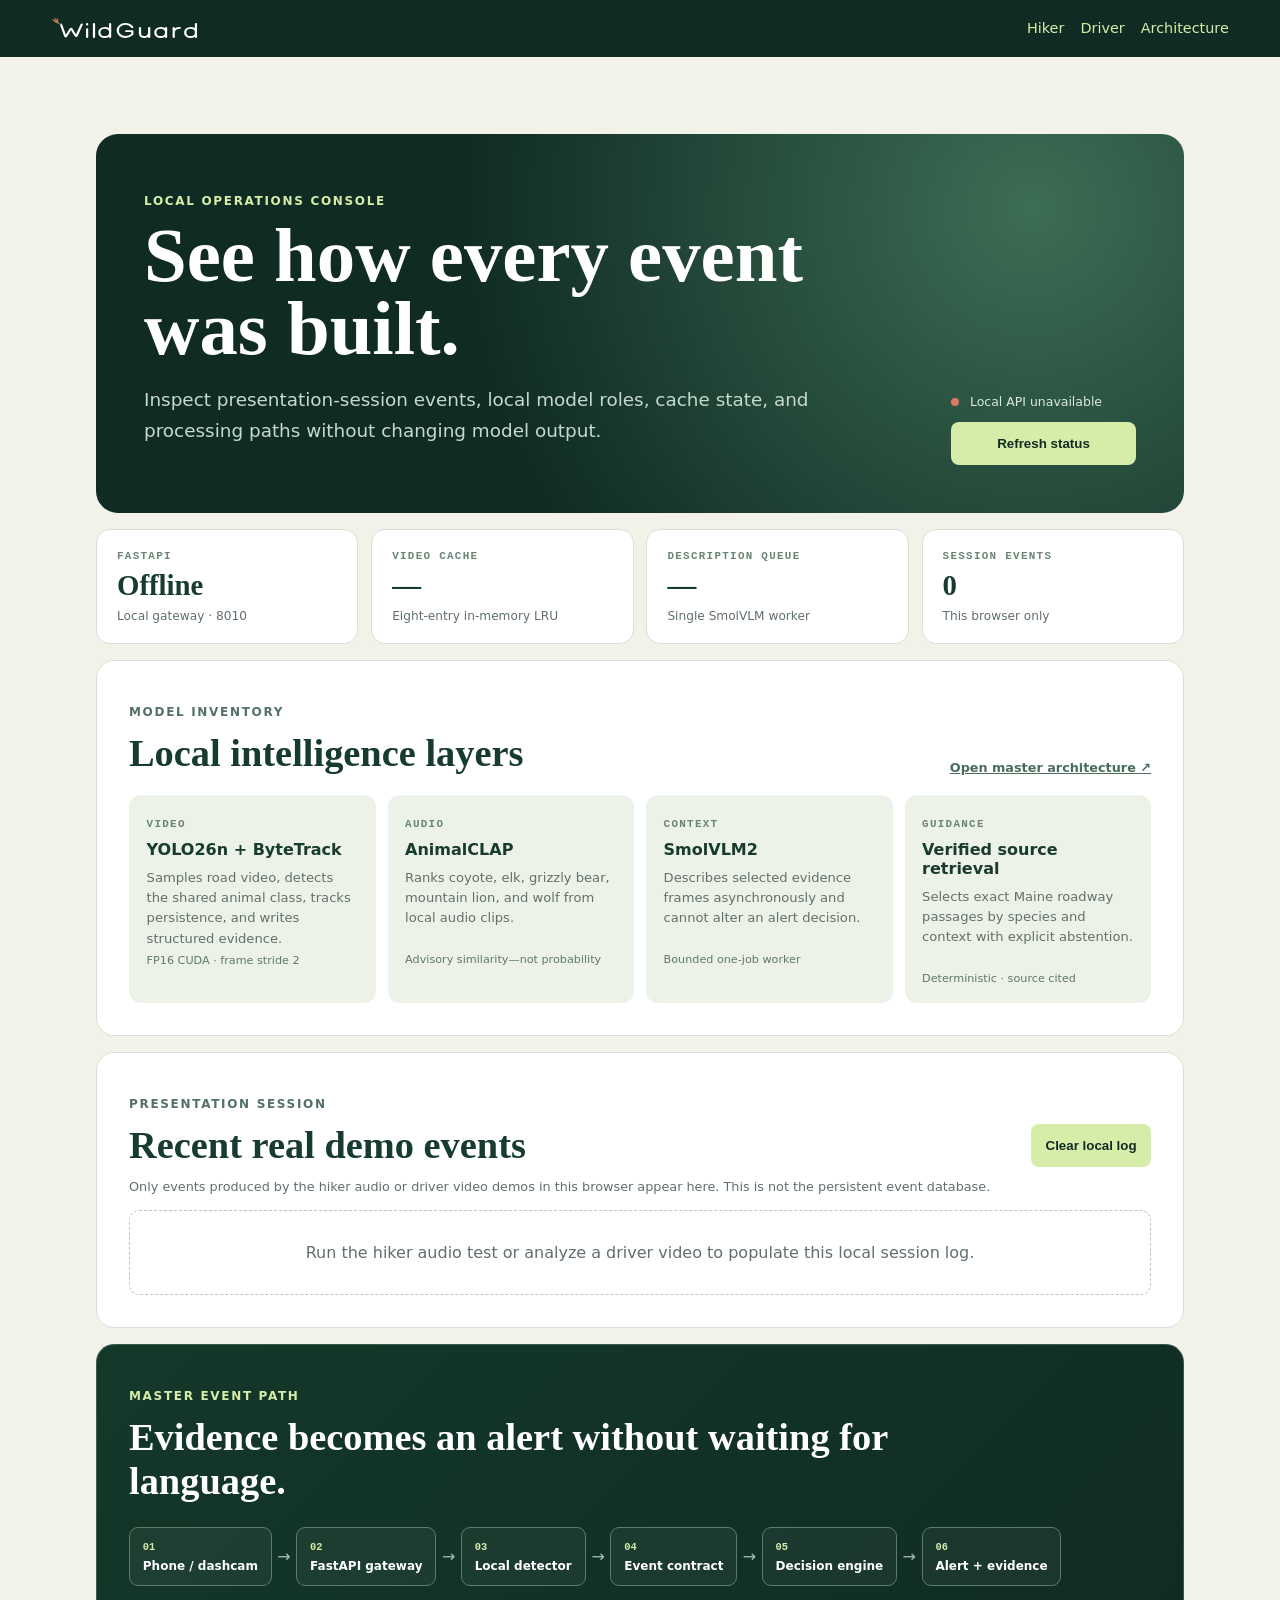
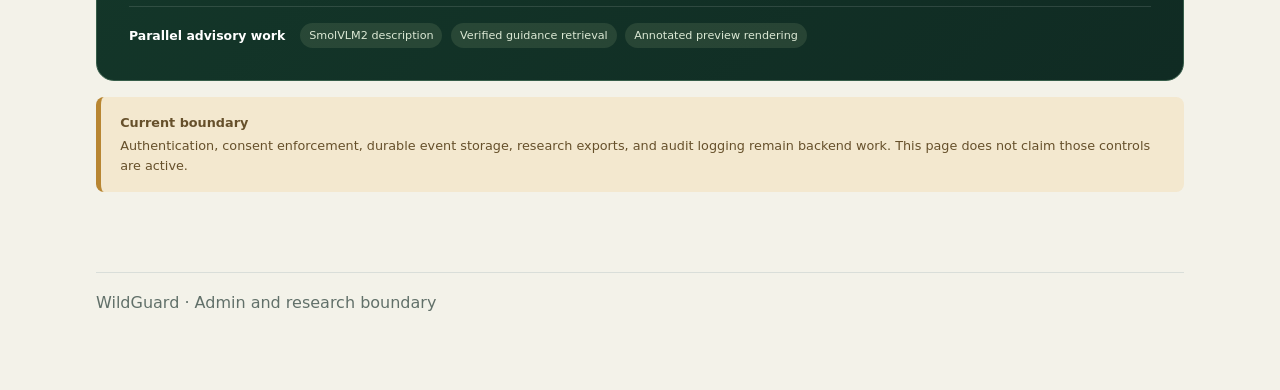
==== apps/admin-dashboard/index.html @ d6773d0a "Add guidance contracts and unit tests for wildlife safety guidance - Introduced `guidance.py` with d" ====
<!doctype html>
<html lang="en">
<head>
  <meta charset="utf-8">
  <meta name="viewport" content="width=device-width, initial-scale=1">
  <title>WildGuard Admin</title>
  <link rel="icon" href="../shared/assets/wildguard-mark.svg" type="image/svg+xml">
  <link rel="stylesheet" href="../shared/client.css">
  <link rel="stylesheet" href="./admin.css">
  <script src="./app.js" defer></script>
</head>
<body><div class="shell">
  <header class="client-header">
    <a href="../web/" aria-label="WildGuard landing"><img src="../shared/assets/wildguard-wordmark.svg" alt="WildGuard"></a>
    <nav aria-label="Client navigation"><a href="../web/#demonstration">Hiker</a><a href="../driver-client/">Driver</a><a href="../architecture/">Architecture</a></nav>
  </header>
  <main class="client-main admin-main">
    <section class="admin-hero">
      <div><p class="eyebrow">Local operations console</p><h1>See how every event was built.</h1><p class="lede">Inspect presentation-session events, local model roles, cache state, and processing paths without changing model output.</p></div>
      <div class="admin-hero-actions"><span class="runtime-status" id="runtime-status"><i></i> Checking local API</span><button id="refresh-admin" type="button">Refresh status</button></div>
    </section>

    <section class="admin-stats" aria-label="Runtime status">
      <article><small>FASTAPI</small><strong id="api-status">Checking</strong><span>Local gateway · 8010</span></article>
      <article><small>VIDEO CACHE</small><strong id="video-cache">—</strong><span>Eight-entry in-memory LRU</span></article>
      <article><small>DESCRIPTION QUEUE</small><strong id="description-queue">—</strong><span>Single SmolVLM worker</span></article>
      <article><small>SESSION EVENTS</small><strong id="session-count">0</strong><span>This browser only</span></article>
    </section>

    <section class="admin-section" aria-labelledby="models-title">
      <div class="admin-section-heading"><div><p class="eyebrow">Model inventory</p><h2 id="models-title">Local intelligence layers</h2></div><a href="../architecture/">Open master architecture ↗</a></div>
      <div class="model-grid">
        <article><span class="model-modality">VIDEO</span><h3>YOLO26n + ByteTrack</h3><p>Samples road video, detects the shared animal class, tracks persistence, and writes structured evidence.</p><small>FP16 CUDA · frame stride 2</small></article>
        <article><span class="model-modality">AUDIO</span><h3>AnimalCLAP</h3><p>Ranks coyote, elk, grizzly bear, mountain lion, and wolf from local audio clips.</p><small>Advisory similarity—not probability</small></article>
        <article><span class="model-modality">CONTEXT</span><h3>SmolVLM2</h3><p>Describes selected evidence frames asynchronously and cannot alter an alert decision.</p><small>Bounded one-job worker</small></article>
        <article><span class="model-modality">GUIDANCE</span><h3>Verified source retrieval</h3><p>Selects exact Maine roadway passages by species and context with explicit abstention.</p><small>Deterministic · source cited</small></article>
      </div>
    </section>

    <section class="admin-section" aria-labelledby="events-title">
      <div class="admin-section-heading"><div><p class="eyebrow">Presentation session</p><h2 id="events-title">Recent real demo events</h2></div><button id="clear-events" type="button">Clear local log</button></div>
      <p class="admin-disclosure">Only events produced by the hiker audio or driver video demos in this browser appear here. This is not the persistent event database.</p>
      <div id="admin-events" class="admin-events" aria-live="polite"></div>
    </section>

    <section class="admin-section architecture-summary" aria-labelledby="pipeline-title">
      <p class="eyebrow">Master event path</p><h2 id="pipeline-title">Evidence becomes an alert without waiting for language.</h2>
      <div class="master-flow"><span><small>01</small>Phone / dashcam</span><i>→</i><span><small>02</small>FastAPI gateway</span><i>→</i><span><small>03</small>Local detector</span><i>→</i><span><small>04</small>Event contract</span><i>→</i><span><small>05</small>Decision engine</span><i>→</i><span><small>06</small>Alert + evidence</span></div>
      <div class="parallel-note"><strong>Parallel advisory work</strong><span>SmolVLM2 description</span><span>Verified guidance retrieval</span><span>Annotated preview rendering</span></div>
    </section>

    <aside class="admin-boundary"><strong>Current boundary</strong> Authentication, consent enforcement, durable event storage, research exports, and audit logging remain backend work. This page does not claim those controls are active.</aside>
    <footer class="client-footer">WildGuard · Admin and research boundary</footer>
  </main>
</div></body>
</html>
---- apps/shared/client.css ----
:root {
  color-scheme: light;
  --pine: #102b23;
  --forest: #173b2d;
  --leaf: #d5eda9;
  --cream: #f3f2e9;
  --ink: #16231f;
  --muted: #617069;
  font-family: Inter, ui-sans-serif, system-ui, sans-serif;
}

* { box-sizing: border-box; }
body { margin: 0; background: var(--cream); color: var(--ink); }
a { color: inherit; }
.shell { min-height: 100vh; }
.client-header {
  align-items: center;
  background: var(--pine);
  color: white;
  display: flex;
  justify-content: space-between;
  padding: 1rem clamp(1rem, 4vw, 3.5rem);
}
.client-header img { display: block; width: 150px; }
.client-header nav { display: flex; gap: 1rem; }
.client-header a { text-decoration: none; }
.client-header nav a { color: var(--leaf); font-size: .9rem; }
.client-main { margin: 0 auto; max-width: 1120px; padding: clamp(2rem, 6vw, 5rem) 1rem; }
.eyebrow { color: #527263; font-size: .75rem; font-weight: 800; letter-spacing: .14em; text-transform: uppercase; }
h1 { color: var(--pine); font-family: Georgia, serif; font-size: clamp(2.5rem, 7vw, 5rem); line-height: .95; margin: .5rem 0 1rem; max-width: 850px; }
.lede { color: var(--muted); font-size: 1.15rem; line-height: 1.7; max-width: 720px; }
.driver-hero { background: radial-gradient(circle at 78% 35%, #315d49, var(--pine) 62%); border: 1px solid #486a5b; border-radius: 24px; color: white; display: grid; gap: clamp(1rem, 4vw, 3rem); grid-template-columns: minmax(280px, .85fr) minmax(420px, 1.25fr); overflow: hidden; padding: clamp(1.5rem, 4vw, 3rem); position: relative; }
.driver-hero::before { background-image: url("./assets/wood-growth-rings.svg"); background-position: center; background-size: 760px auto; content: ""; inset: 0; opacity: .08; pointer-events: none; position: absolute; }
.driver-hero-copy { align-self: center; position: relative; z-index: 1; }
.driver-hero .eyebrow { color: var(--leaf); }
.driver-hero h1 { color: white; font-size: clamp(2.8rem, 5.6vw, 4.8rem); }
.driver-hero .lede { color: #c9d8d0; font-size: 1rem; }
.driver-flow { align-self: center; margin: 0; min-width: 0; position: relative; z-index: 1; }
.driver-flow svg { display: block; filter: drop-shadow(0 20px 28px #06140e80); overflow: visible; width: 100%; }
.flow-road-edge { fill: none; stroke: #779384; stroke-width: 3; }
.flow-lane { animation: lane-motion 2.2s linear infinite; fill: none; stroke: #dbe8c2; stroke-dasharray: 27 22; stroke-width: 4; }
.flow-scan path { animation: scan-road 6s ease-in-out infinite; fill: none; opacity: 0; stroke: #d5eda9; stroke-dasharray: 8 11; stroke-linecap: round; stroke-width: 2; }
.flow-scan path:nth-child(2) { animation-delay: .12s; }
.flow-scan path:nth-child(3) { animation-delay: .24s; }
.flow-car { animation: car-drift 6s ease-in-out infinite; fill: #dbe8c4; stroke: #102b23; stroke-width: 3; transform-origin: 155px 260px; }
.flow-car rect { fill: #759383; }
.flow-car circle:not(.flow-headlight) { fill: #0a1c16; }
.flow-headlight { animation: headlight-pulse 1.4s ease-in-out infinite; fill: #fff4b5; stroke: none; }
.flow-animal { animation: animal-shift 6s ease-in-out infinite; fill: #bbca9c; stroke: #bbca9c; stroke-linecap: round; stroke-linejoin: round; stroke-width: 7; }
.flow-antlers { fill: none; stroke-width: 4; }
.flow-detection-box { animation: detection-cycle 6s ease-in-out infinite; fill: none; opacity: 0; stroke: #e7bf70; stroke-width: 3; }
.flow-detection-box rect { stroke-dasharray: 7 6; }
.flow-detection-box text { fill: #f5d99e; font: 700 12px ui-monospace, monospace; letter-spacing: .06em; stroke: none; }
.flow-warning { animation: warning-cycle 6s ease-in-out infinite; opacity: 0; }
.flow-warning circle { fill: #d8a64c; stroke: #ffe6a4; stroke-width: 2; }
.flow-warning path { fill: none; stroke: #19332a; stroke-linecap: round; stroke-width: 7; }
.flow-warning text { fill: #ffe9ae; font: 800 12px ui-monospace, monospace; letter-spacing: .12em; }
.driver-flow figcaption { display: grid; gap: 6px; grid-template-columns: repeat(3, 1fr); margin-top: .5rem; }
.driver-flow figcaption span { animation: flow-step 6s ease-in-out infinite; border-top: 2px solid #668576; color: #93ab9f; font: 700 10px ui-monospace, monospace; letter-spacing: .08em; padding-top: .65rem; text-transform: uppercase; }
.driver-flow figcaption span:nth-child(2) { animation-delay: .22s; }
.driver-flow figcaption span:nth-child(3) { animation-delay: .44s; }
@keyframes lane-motion { to { stroke-dashoffset: -49; } }
@keyframes scan-road { 0%, 10%, 100% { opacity: 0; stroke-dashoffset: 70; } 20%, 48% { opacity: .8; } 58% { opacity: 0; stroke-dashoffset: 0; } }
@keyframes car-drift { 0%, 100% { transform: translateX(-8px); } 50% { transform: translateX(10px); } }
@keyframes headlight-pulse { 50% { filter: drop-shadow(0 0 11px #fff4b5); transform: scale(1.45); } }
@keyframes animal-shift { 0%, 100% { transform: translateY(1px); } 50% { transform: translateY(-4px); } }
@keyframes detection-cycle { 0%, 30%, 100% { opacity: 0; } 40%, 82% { opacity: 1; } }
@keyframes warning-cycle { 0%, 53%, 100% { opacity: 0; transform: scale(.7); transform-origin: 665px 85px; } 63%, 88% { opacity: 1; transform: scale(1); transform-origin: 665px 85px; } }
@keyframes flow-step { 0%, 100% { border-color: #668576; color: #93ab9f; } 25%, 58% { border-color: var(--leaf); color: #e5efcf; } }
.status { background: var(--leaf); border-radius: 999px; display: inline-block; font-size: .8rem; font-weight: 750; margin-top: 1rem; padding: .45rem .75rem; }
.client-grid { display: grid; gap: 1rem; grid-template-columns: repeat(3, minmax(0, 1fr)); margin-top: 3rem; }
.client-card { background: white; border: 1px solid #d9ded9; border-radius: 18px; min-height: 210px; padding: 1.4rem; }
.client-card h2 { color: var(--forest); font-size: 1.1rem; margin: 0 0 .75rem; }
.client-card p { color: var(--muted); line-height: 1.6; }
.client-card code { background: #edf0eb; border-radius: 5px; font-size: .75rem; padding: .15rem .3rem; }
.analysis-panel { align-items: end; background: white; border: 1px solid #d9ded9; border-radius: 18px; display: grid; gap: 1.5rem; grid-template-columns: 1fr minmax(280px, .8fr); margin-top: 2rem; padding: clamp(1.25rem, 4vw, 2rem); }
.analysis-panel h2 { color: var(--forest); font-family: Georgia, serif; font-size: 1.8rem; margin: .4rem 0 .75rem; }
.analysis-panel p { color: var(--muted); line-height: 1.6; }
.upload-form { display: grid; gap: .6rem; }
.upload-form label { font-size: .8rem; font-weight: 750; }
.upload-form input { border: 1px solid #b8c2bb; border-radius: 8px; font: inherit; padding: .65rem; width: 100%; }
.upload-form button, .guidance-form button { background: var(--forest); border: 0; border-radius: 8px; color: white; cursor: pointer; font: inherit; font-weight: 750; padding: .75rem; }
.upload-form button:disabled, .guidance-form button:disabled { cursor: wait; opacity: .6; }
.analysis-status { background: #edf0eb; border-radius: 10px; grid-column: 1 / -1; padding: .8rem 1rem; }
.video-comparison { display: grid; gap: 1rem; grid-template-columns: repeat(2, minmax(0, 1fr)); margin-top: 1rem; }
.video-comparison article { background: var(--pine); border-radius: 16px; color: white; overflow: hidden; padding: 1rem; }
.video-comparison h2 { font-size: .9rem; margin: 0 0 .75rem; }
.video-comparison video { aspect-ratio: 16 / 9; background: black; display: block; object-fit: contain; width: 100%; }
.decision-panel { border-left: 5px solid var(--forest); background: white; border-radius: 10px; margin-top: 1rem; padding: 1rem 1.25rem; }
.decision-panel h2 { font-size: 1rem; margin: 0 0 .4rem; }
.decision-panel p { color: var(--muted); margin: .25rem 0; }
.guidance-panel { background: white; border: 1px solid #d9ded9; border-radius: 18px; display: grid; gap: 1.5rem; grid-template-columns: minmax(0, .8fr) minmax(260px, 1fr); margin-top: 1rem; padding: clamp(1.25rem, 4vw, 2rem); }
.guidance-panel h2 { color: var(--forest); font-family: Georgia, serif; font-size: 1.8rem; margin: .4rem 0 .75rem; }
.guidance-panel p { color: var(--muted); line-height: 1.6; }
.guidance-form { display: grid; gap: .55rem; }
.guidance-form label { font-size: .8rem; font-weight: 750; margin-top: .25rem; }
.guidance-form input, .guidance-form select { background: #fafbf8; border: 1px solid #b8c2bb; border-radius: 8px; color: var(--ink); font: inherit; padding: .7rem; width: 100%; }
.guidance-form button { background: var(--forest); border: 0; border-radius: 8px; color: white; cursor: pointer; font: inherit; font-weight: 750; margin-top: .5rem; padding: .75rem; }
.guidance-form button:disabled { cursor: wait; opacity: .6; }
.guidance-result { background: #edf0eb; border-radius: 12px; grid-column: 1 / -1; line-height: 1.55; padding: 1rem; }
.guidance-result ul { margin-bottom: .75rem; padding-left: 1.25rem; }
.guidance-result a { color: var(--forest); }
.client-footer { border-top: 1px solid #d9ded9; color: var(--muted); margin-top: 4rem; padding-top: 1.25rem; }
@media (max-width: 900px) {
  .driver-hero { grid-template-columns: 1fr; }
  .driver-flow { margin-inline: auto; max-width: 680px; width: 100%; }
}
@media (max-width: 720px) {
  .client-header { align-items: flex-start; flex-direction: column; gap: 1rem; }
  .client-grid { grid-template-columns: 1fr; }
  .analysis-panel, .guidance-panel, .video-comparison { grid-template-columns: 1fr; }
  .driver-hero { grid-template-columns: 1fr; padding: 1.35rem; }
  .driver-flow figcaption span { font-size: 8px; }
}
@media (prefers-reduced-motion: reduce) {
  .driver-flow * { animation: none !important; }
  .flow-detection-box, .flow-warning { opacity: 1; }
}
---- apps/admin-dashboard/admin.css ----
.admin-main{display:grid;gap:1rem}
.admin-hero{display:flex;align-items:flex-end;justify-content:space-between;gap:2rem;padding:clamp(1.5rem,4vw,3rem);border-radius:22px;color:white;background:radial-gradient(circle at 86% 20%,#3c6d55,var(--pine) 58%)}
.admin-hero h1{color:white;font-size:clamp(2.7rem,6vw,5rem)}.admin-hero .eyebrow{color:var(--leaf)}.admin-hero .lede{color:#c7d8cf}
.admin-hero-actions{display:grid;gap:.8rem;min-width:185px}.admin-hero-actions button,.admin-section-heading button{min-height:43px;padding:.65rem .9rem;border:0;border-radius:8px;background:var(--leaf);color:var(--pine);font-weight:800}
.runtime-status{font-size:.78rem;color:#dce8df}.runtime-status i{display:inline-block;width:8px;height:8px;margin-right:7px;border-radius:50%;background:#e0b95d}.runtime-status.online i{background:#aee47d;box-shadow:0 0 0 5px #aee47d1f}.runtime-status.offline i{background:#dc7866}
.admin-stats{display:grid;grid-template-columns:repeat(4,minmax(0,1fr));gap:.8rem}.admin-stats article{display:grid;gap:.45rem;padding:1.25rem;border:1px solid #d9ded9;border-radius:14px;background:white}.admin-stats small,.model-modality{font:800 .68rem ui-monospace,monospace;letter-spacing:.12em;color:#6a8475}.admin-stats strong{font:600 1.8rem Georgia,serif;color:var(--forest)}.admin-stats span{font-size:.76rem;color:var(--muted)}
.admin-section{padding:clamp(1.3rem,3vw,2rem);border:1px solid #d9ded9;border-radius:18px;background:white}.admin-section-heading{display:flex;align-items:flex-end;justify-content:space-between;gap:1rem;margin-bottom:1.2rem}.admin-section-heading h2,.architecture-summary h2{margin:.35rem 0 0;color:var(--forest);font:600 clamp(1.65rem,3vw,2.4rem) Georgia,serif}.admin-section-heading a{font-size:.8rem;font-weight:800;color:#496d5b}
.model-grid{display:grid;grid-template-columns:repeat(4,minmax(0,1fr));gap:.75rem}.model-grid article{padding:1.1rem;border-radius:12px;background:#edf2e9}.model-grid h3{margin:.55rem 0;font-size:1rem;color:var(--forest)}.model-grid p{min-height:80px;margin:0;color:var(--muted);font-size:.82rem;line-height:1.55}.model-grid small{color:#5f7869;font-size:.7rem}
.admin-disclosure{margin:-.45rem 0 1rem;color:var(--muted);font-size:.8rem}.admin-events{display:grid;gap:.75rem}.admin-event{display:grid;grid-template-columns:minmax(0,1fr) auto;gap:.8rem;padding:1rem;border:1px solid #dfe5de;border-radius:12px}.admin-event h3{margin:0 0 .3rem;font-size:1rem}.admin-event p{margin:.2rem 0;color:var(--muted);font-size:.78rem}.event-badge{align-self:start;padding:.35rem .55rem;border-radius:99px;background:#dcebc7;color:#294735;font-size:.68rem;font-weight:800}.admin-event-flow{grid-column:1/-1;display:flex;align-items:center;gap:.35rem;overflow-x:auto;padding-top:.7rem;border-top:1px solid #e5e9e3}.admin-event-flow span{min-width:96px;padding:.55rem;border-radius:7px;background:#edf2e9;color:#315442;font-size:.7rem;font-weight:750;text-align:center}.admin-event-flow i{color:#789080;font-style:normal}.admin-empty{padding:2rem;border:1px dashed #b9c7bb;border-radius:10px;color:var(--muted);text-align:center}
.architecture-summary{color:white;background:linear-gradient(135deg,#14382a,#102b23);border-color:#365d49}.architecture-summary .eyebrow{color:var(--leaf)}.architecture-summary h2{color:white;max-width:760px}.master-flow{display:flex;align-items:stretch;gap:.35rem;margin-top:1.5rem;overflow-x:auto}.master-flow span{display:grid;min-width:125px;padding:.8rem;border:1px solid #5d7b6b;border-radius:9px;background:#ffffff0b;font-size:.75rem;font-weight:750}.master-flow small{margin-bottom:.35rem;color:var(--leaf);font:800 .65rem ui-monospace,monospace}.master-flow i{align-self:center;color:#a6bdad;font-style:normal}.parallel-note{display:flex;align-items:center;gap:.55rem;flex-wrap:wrap;margin-top:1.2rem;padding-top:1rem;border-top:1px solid #ffffff1f}.parallel-note strong{margin-right:.4rem;font-size:.78rem}.parallel-note span{padding:.4rem .55rem;border-radius:99px;background:#d5eda91c;color:#dce9d5;font-size:.7rem}
.admin-boundary{padding:1rem 1.2rem;border-left:5px solid #b88632;border-radius:8px;background:#f3e8cf;color:#66502b;font-size:.8rem;line-height:1.55}.admin-boundary strong{display:block;margin-bottom:.2rem}
@media(max-width:900px){.admin-stats,.model-grid{grid-template-columns:repeat(2,minmax(0,1fr))}.admin-hero{align-items:flex-start;flex-direction:column}.admin-hero-actions{width:100%}}
@media(max-width:560px){.admin-stats,.model-grid{grid-template-columns:1fr}.admin-section-heading{align-items:flex-start;flex-direction:column}.model-grid p{min-height:0}.admin-event{grid-template-columns:1fr}.event-badge{justify-self:start}}
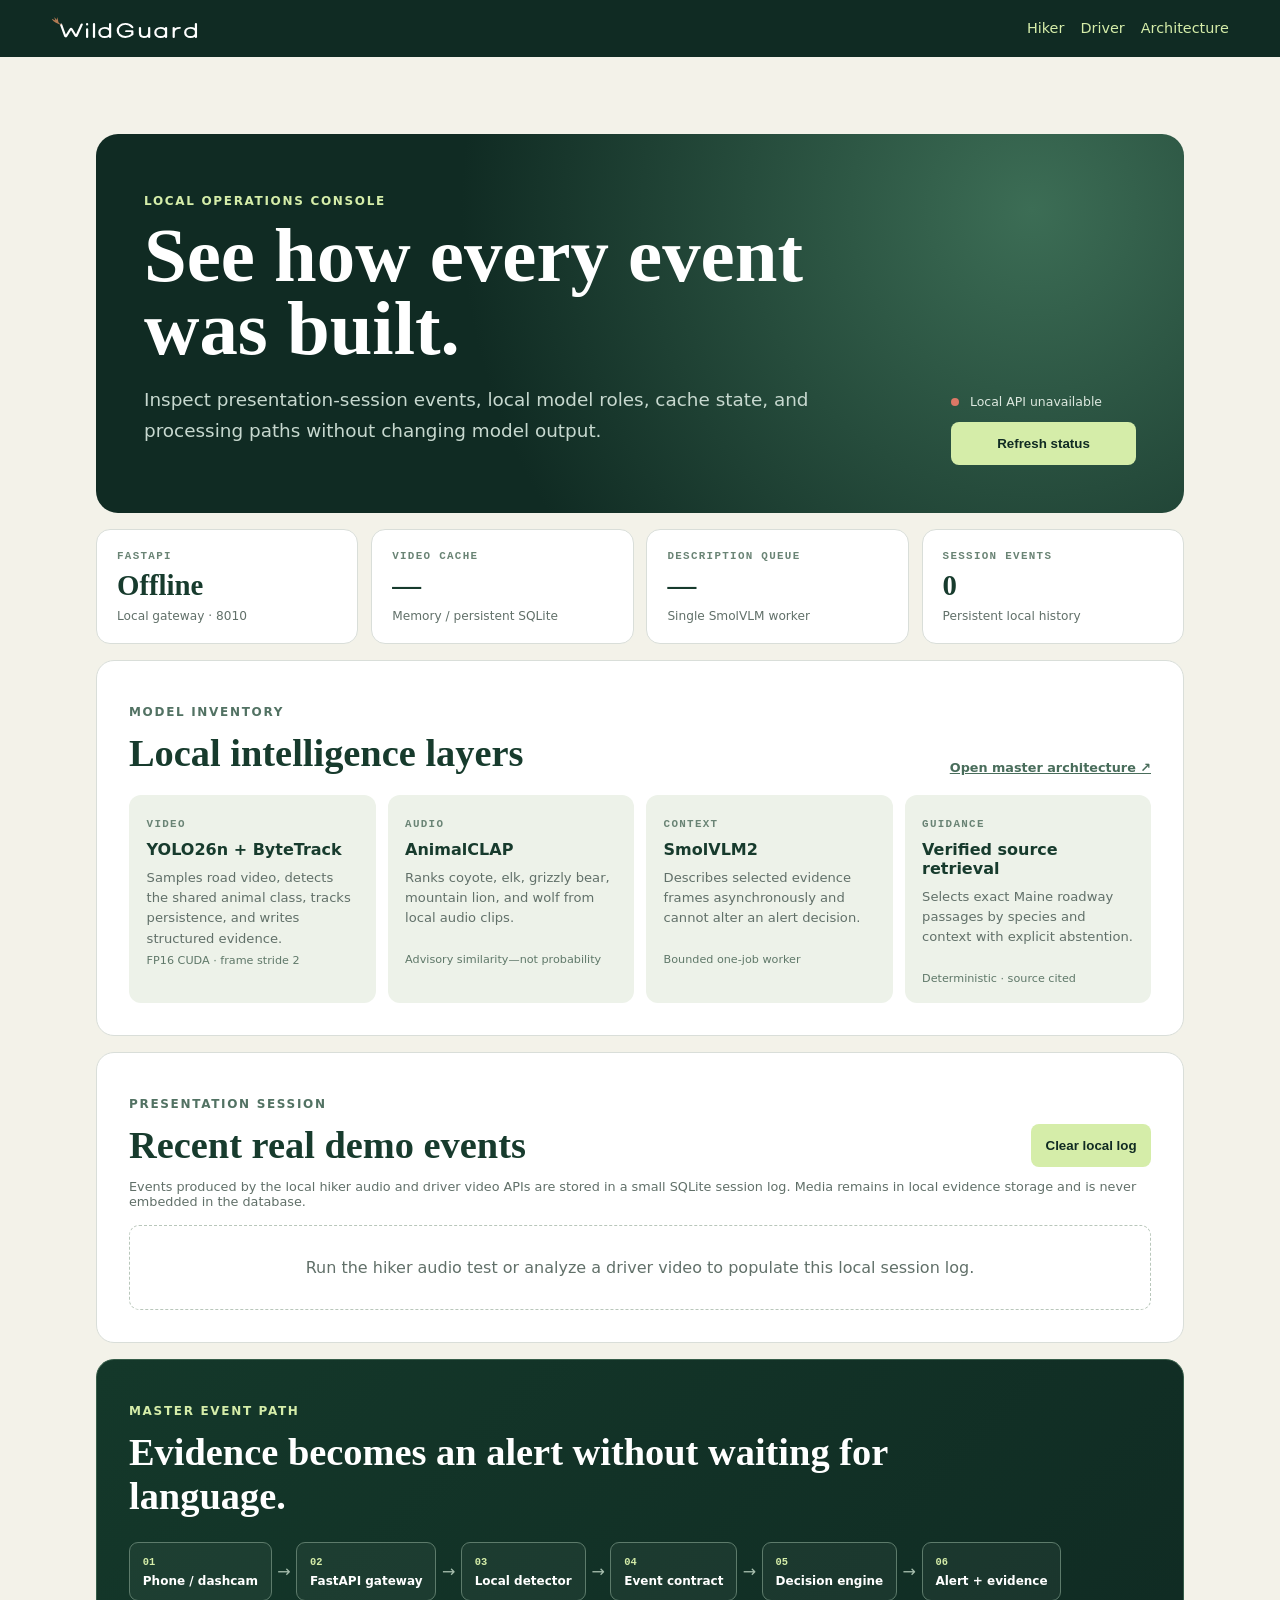
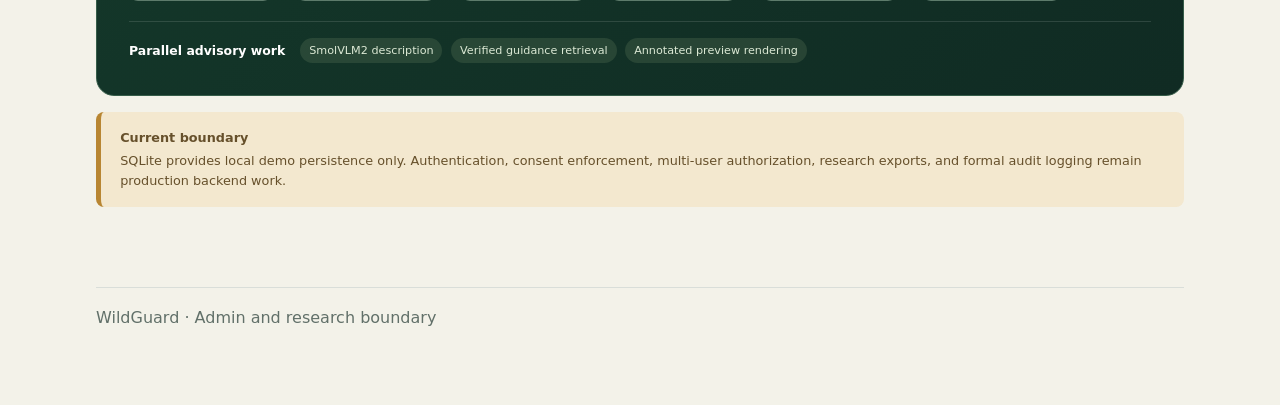
==== commit ac8282f1: "feat: Implement session event logging and caching for video analysis - Added a new SQLite-backed ses" ====
--- a/apps/admin-dashboard/index.html
+++ b/apps/admin-dashboard/index.html
@@ -22,9 +22,9 @@
 
     <section class="admin-stats" aria-label="Runtime status">
       <article><small>FASTAPI</small><strong id="api-status">Checking</strong><span>Local gateway · 8010</span></article>
-      <article><small>VIDEO CACHE</small><strong id="video-cache">—</strong><span>Eight-entry in-memory LRU</span></article>
+      <article><small>VIDEO CACHE</small><strong id="video-cache">—</strong><span>Memory / persistent SQLite</span></article>
       <article><small>DESCRIPTION QUEUE</small><strong id="description-queue">—</strong><span>Single SmolVLM worker</span></article>
-      <article><small>SESSION EVENTS</small><strong id="session-count">0</strong><span>This browser only</span></article>
+      <article><small>SESSION EVENTS</small><strong id="session-count">0</strong><span>Persistent local history</span></article>
     </section>
 
     <section class="admin-section" aria-labelledby="models-title">
@@ -39,7 +39,7 @@
 
     <section class="admin-section" aria-labelledby="events-title">
       <div class="admin-section-heading"><div><p class="eyebrow">Presentation session</p><h2 id="events-title">Recent real demo events</h2></div><button id="clear-events" type="button">Clear local log</button></div>
-      <p class="admin-disclosure">Only events produced by the hiker audio or driver video demos in this browser appear here. This is not the persistent event database.</p>
+      <p class="admin-disclosure">Events produced by the local hiker audio and driver video APIs are stored in a small SQLite session log. Media remains in local evidence storage and is never embedded in the database.</p>
       <div id="admin-events" class="admin-events" aria-live="polite"></div>
     </section>
 
@@ -49,7 +49,7 @@
       <div class="parallel-note"><strong>Parallel advisory work</strong><span>SmolVLM2 description</span><span>Verified guidance retrieval</span><span>Annotated preview rendering</span></div>
     </section>
 
-    <aside class="admin-boundary"><strong>Current boundary</strong> Authentication, consent enforcement, durable event storage, research exports, and audit logging remain backend work. This page does not claim those controls are active.</aside>
+    <aside class="admin-boundary"><strong>Current boundary</strong> SQLite provides local demo persistence only. Authentication, consent enforcement, multi-user authorization, research exports, and formal audit logging remain production backend work.</aside>
     <footer class="client-footer">WildGuard · Admin and research boundary</footer>
   </main>
 </div></body>
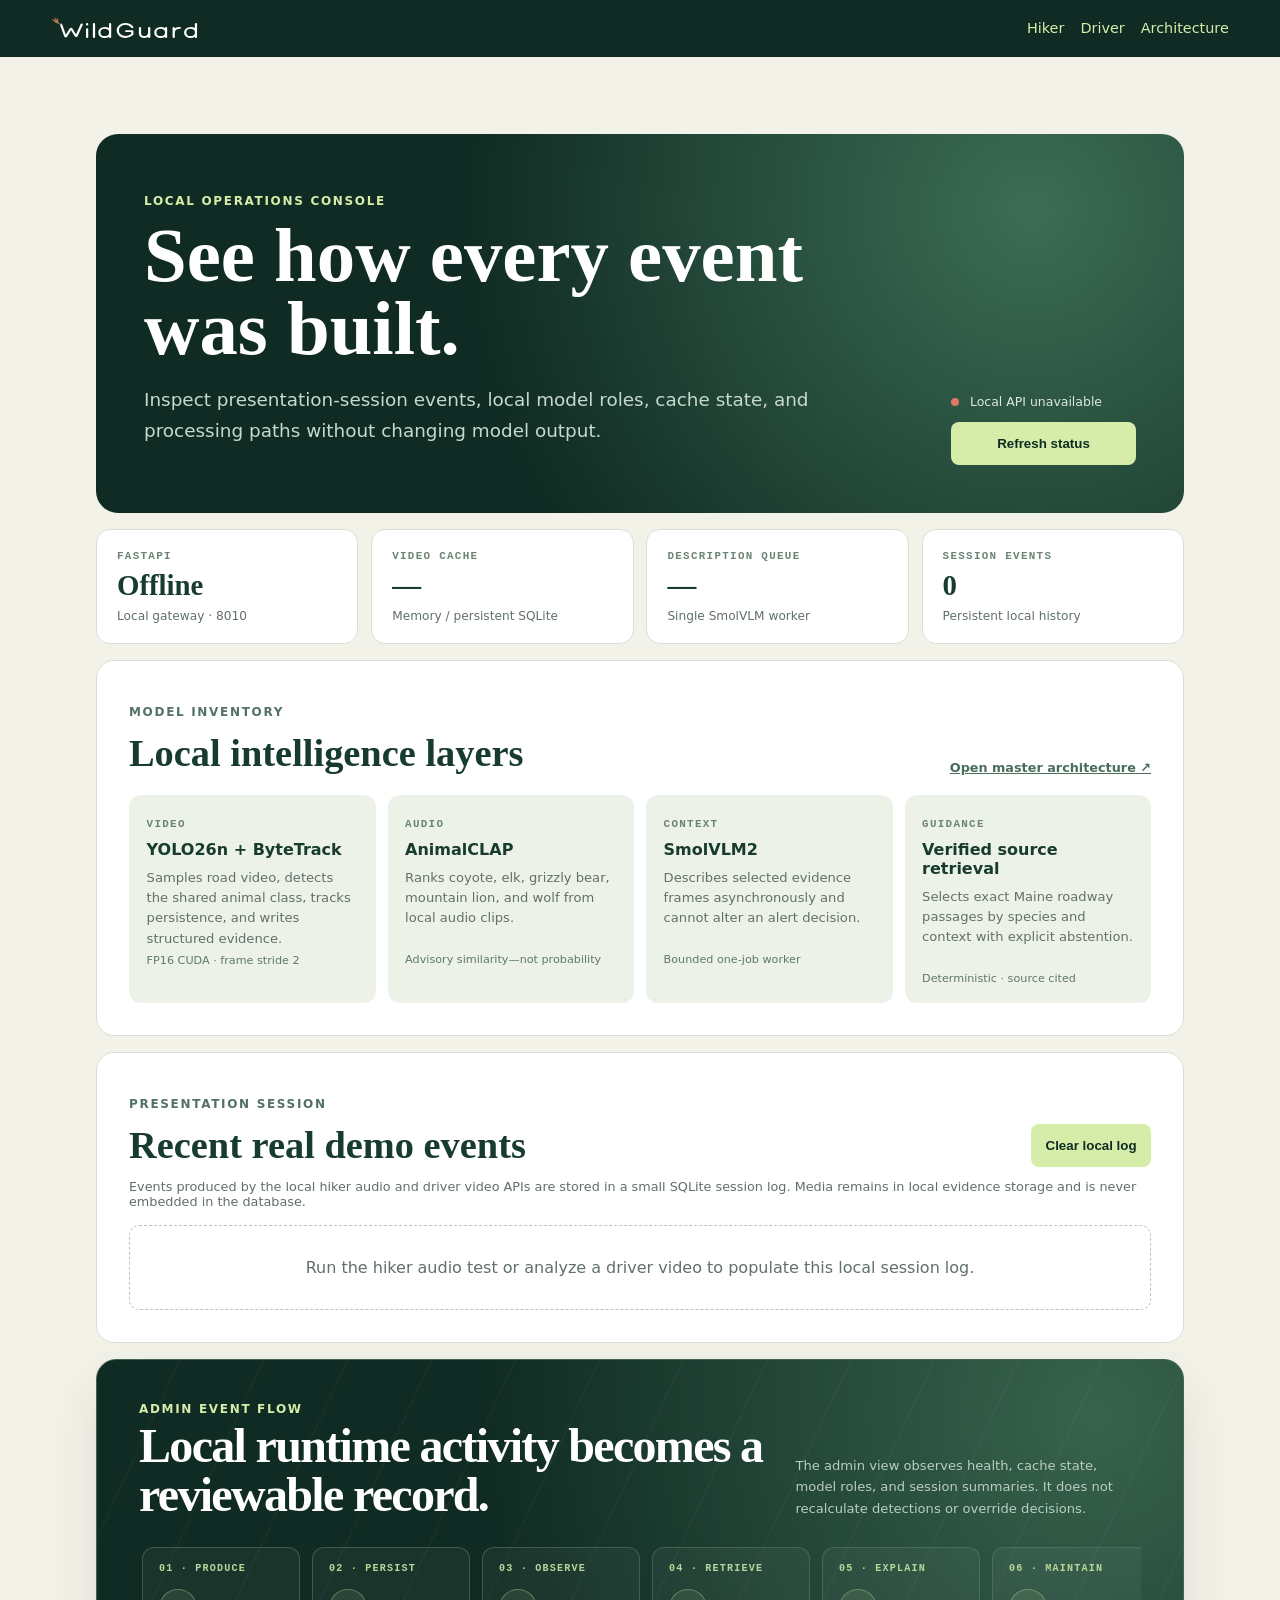
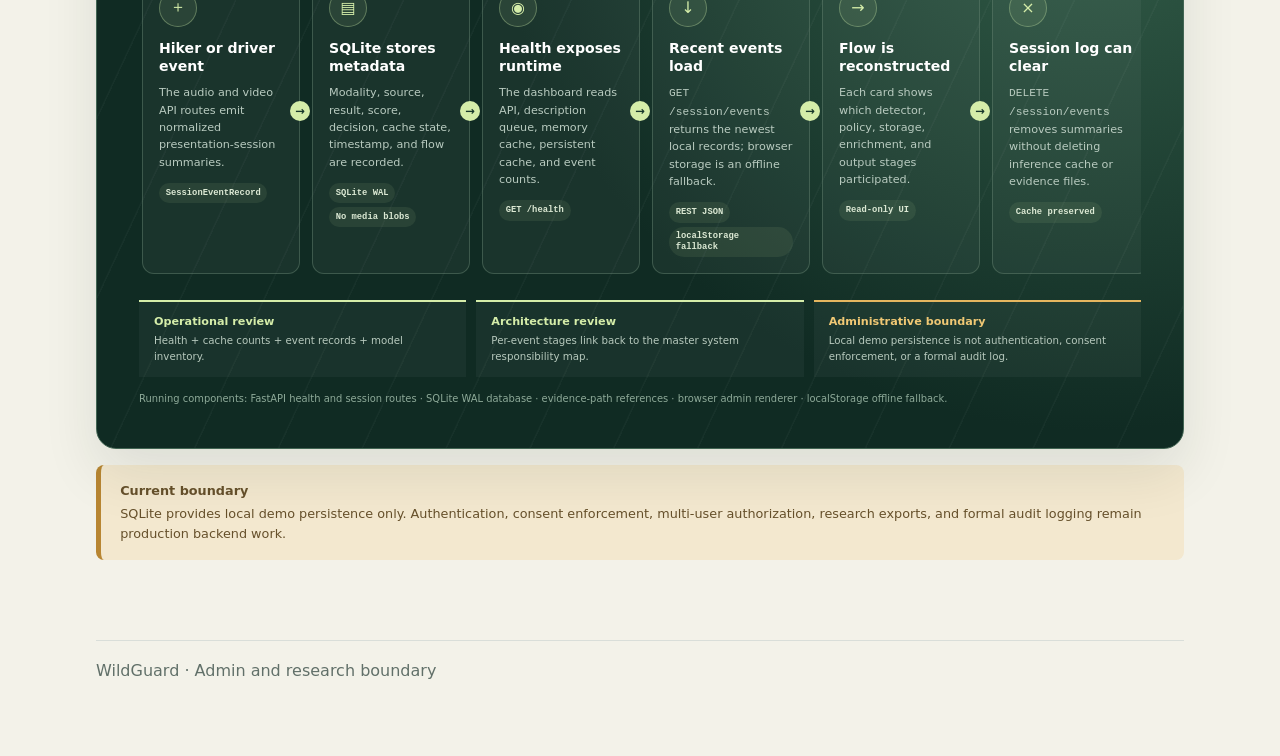
==== commit d46c619e: "feat: Enhance documentation and UI for event flow in WildGuard - Updated README.md files to include " ====
--- a/apps/admin-dashboard/index.html
+++ b/apps/admin-dashboard/index.html
@@ -6,6 +6,7 @@
   <title>WildGuard Admin</title>
   <link rel="icon" href="../shared/assets/wildguard-mark.svg" type="image/svg+xml">
   <link rel="stylesheet" href="../shared/client.css">
+  <link rel="stylesheet" href="../shared/event-flow.css">
   <link rel="stylesheet" href="./admin.css">
   <script src="./app.js" defer></script>
 </head>
@@ -43,10 +44,18 @@
       <div id="admin-events" class="admin-events" aria-live="polite"></div>
     </section>
 
-    <section class="admin-section architecture-summary" aria-labelledby="pipeline-title">
-      <p class="eyebrow">Master event path</p><h2 id="pipeline-title">Evidence becomes an alert without waiting for language.</h2>
-      <div class="master-flow"><span><small>01</small>Phone / dashcam</span><i>→</i><span><small>02</small>FastAPI gateway</span><i>→</i><span><small>03</small>Local detector</span><i>→</i><span><small>04</small>Event contract</span><i>→</i><span><small>05</small>Decision engine</span><i>→</i><span><small>06</small>Alert + evidence</span></div>
-      <div class="parallel-note"><strong>Parallel advisory work</strong><span>SmolVLM2 description</span><span>Verified guidance retrieval</span><span>Annotated preview rendering</span></div>
+    <section class="mode-flow" aria-labelledby="admin-event-flow-title">
+      <div class="mode-flow-heading"><div><p class="eyebrow">Admin event flow</p><h2 id="admin-event-flow-title">Local runtime activity becomes a reviewable record.</h2></div><p>The admin view observes health, cache state, model roles, and session summaries. It does not recalculate detections or override decisions.</p></div>
+      <div class="mode-flow-track" aria-label="Detailed admin session event processing flow">
+        <article class="mode-flow-step"><small>01 · PRODUCE</small><span class="mode-flow-icon" aria-hidden="true">＋</span><strong>Hiker or driver event</strong><p>The audio and video API routes emit normalized presentation-session summaries.</p><div class="mode-flow-tags"><span>SessionEventRecord</span></div></article>
+        <article class="mode-flow-step"><small>02 · PERSIST</small><span class="mode-flow-icon" aria-hidden="true">▤</span><strong>SQLite stores metadata</strong><p>Modality, source, result, score, decision, cache state, timestamp, and flow are recorded.</p><div class="mode-flow-tags"><span>SQLite WAL</span><span>No media blobs</span></div></article>
+        <article class="mode-flow-step"><small>03 · OBSERVE</small><span class="mode-flow-icon" aria-hidden="true">◉</span><strong>Health exposes runtime</strong><p>The dashboard reads API, description queue, memory cache, persistent cache, and event counts.</p><div class="mode-flow-tags"><span>GET /health</span></div></article>
+        <article class="mode-flow-step"><small>04 · RETRIEVE</small><span class="mode-flow-icon" aria-hidden="true">↓</span><strong>Recent events load</strong><p><code>GET /session/events</code> returns the newest local records; browser storage is an offline fallback.</p><div class="mode-flow-tags"><span>REST JSON</span><span>localStorage fallback</span></div></article>
+        <article class="mode-flow-step"><small>05 · EXPLAIN</small><span class="mode-flow-icon" aria-hidden="true">→</span><strong>Flow is reconstructed</strong><p>Each card shows which detector, policy, storage, enrichment, and output stages participated.</p><div class="mode-flow-tags"><span>Read-only UI</span></div></article>
+        <article class="mode-flow-step"><small>06 · MAINTAIN</small><span class="mode-flow-icon" aria-hidden="true">×</span><strong>Session log can clear</strong><p><code>DELETE /session/events</code> removes summaries without deleting inference cache or evidence files.</p><div class="mode-flow-tags"><span>Cache preserved</span></div></article>
+      </div>
+      <div class="mode-flow-branches"><article><strong>Operational review</strong><span>Health + cache counts + event records + model inventory.</span></article><article><strong>Architecture review</strong><span>Per-event stages link back to the master system responsibility map.</span></article><article class="mode-flow-caution"><strong>Administrative boundary</strong><span>Local demo persistence is not authentication, consent enforcement, or a formal audit log.</span></article></div>
+      <p class="mode-flow-caption">Running components: FastAPI health and session routes · SQLite WAL database · evidence-path references · browser admin renderer · localStorage offline fallback.</p>
     </section>
 
     <aside class="admin-boundary"><strong>Current boundary</strong> SQLite provides local demo persistence only. Authentication, consent enforcement, multi-user authorization, research exports, and formal audit logging remain production backend work.</aside>
--- a/apps/shared/event-flow.css
+++ b/apps/shared/event-flow.css
@@ -0,0 +1,8 @@
+.mode-flow-section{padding:clamp(44px,6vw,78px) 0;background:#e9ede3}
+.mode-flow{position:relative;overflow:hidden;padding:clamp(24px,4vw,42px);border:1px solid #426553;border-radius:20px;background:radial-gradient(circle at 92% 8%,#37634d,#102b23 52%);color:#edf3e8;box-shadow:0 24px 55px #102b2319}
+.mode-flow::before{content:"";position:absolute;inset:0;background:repeating-linear-gradient(115deg,transparent 0 74px,#ffffff08 75px 76px);pointer-events:none}
+.mode-flow>*{position:relative}.mode-flow-heading{display:grid;grid-template-columns:minmax(0,1fr) minmax(250px,.55fr);gap:28px;align-items:end;margin-bottom:24px}.mode-flow-heading .eyebrow{grid-column:1/-1;margin:0;color:#d5eda9}.mode-flow-heading h2{margin:.35rem 0 0;color:#fff;font:600 clamp(1.8rem,4vw,3rem)/1.02 Georgia,serif;letter-spacing:-.035em}.mode-flow-heading>p{margin:0;color:#b9cdc0;font-size:.82rem;line-height:1.65}
+.mode-flow-track{display:flex;align-items:stretch;gap:12px;overflow-x:auto;padding:3px 3px 13px;scrollbar-color:#6d8a79 #ffffff12;scrollbar-width:thin}.mode-flow-step{position:relative;display:grid;align-content:start;flex:1 0 158px;min-height:210px;padding:16px;border:1px solid #63806f80;border-radius:12px;background:#ffffff0b}.mode-flow-step:not(:last-child)::after{content:"→";position:absolute;z-index:2;top:50%;right:-11px;display:grid;place-items:center;width:20px;height:20px;border-radius:50%;background:#d5eda9;color:#18382b;font-size:.72rem;font-weight:900;transform:translateY(-50%)}.mode-flow-step>small{color:#b8d89b;font:800 .63rem/1 ui-monospace,monospace;letter-spacing:.12em}.mode-flow-icon{display:grid;place-items:center;width:38px;height:38px;margin:15px 0 12px;border:1px solid #b5d39a66;border-radius:50%;background:#d5eda916;color:#d5eda9;font-size:1rem}.mode-flow-step strong{color:#fff;font-size:.88rem;line-height:1.3}.mode-flow-step p{margin:.55rem 0 .75rem;color:#b9cbc0;font-size:.7rem;line-height:1.55}.mode-flow-tags{display:flex;flex-wrap:wrap;gap:4px;margin-top:auto}.mode-flow-tags span{padding:.3rem .42rem;border-radius:99px;background:#d5eda914;color:#dce9d4;font:700 .55rem/1.2 ui-monospace,monospace}
+.mode-flow-branches{display:grid;grid-template-columns:repeat(3,minmax(0,1fr));gap:10px;margin-top:13px}.mode-flow-branches article{padding:13px 15px;border-top:2px solid #d5eda9;background:#ffffff0a}.mode-flow-branches strong,.mode-flow-branches span{display:block}.mode-flow-branches strong{color:#d5eda9;font-size:.7rem}.mode-flow-branches span{margin-top:5px;color:#b7c9bd;font-size:.64rem;line-height:1.5}.mode-flow-branches .mode-flow-caution{border-color:#e5b65f}.mode-flow-branches .mode-flow-caution strong{color:#f0c874}.mode-flow-caption{margin:14px 0 0;color:#8eaa99;font-size:.62rem;line-height:1.55}
+@media(max-width:760px){.mode-flow-heading{grid-template-columns:1fr}.mode-flow-heading .eyebrow{grid-column:auto}.mode-flow-branches{grid-template-columns:1fr}.mode-flow-step{flex-basis:180px}.mode-flow-caption{font-size:.58rem}}
+@media(prefers-reduced-motion:reduce){.mode-flow-track{scroll-behavior:auto}}
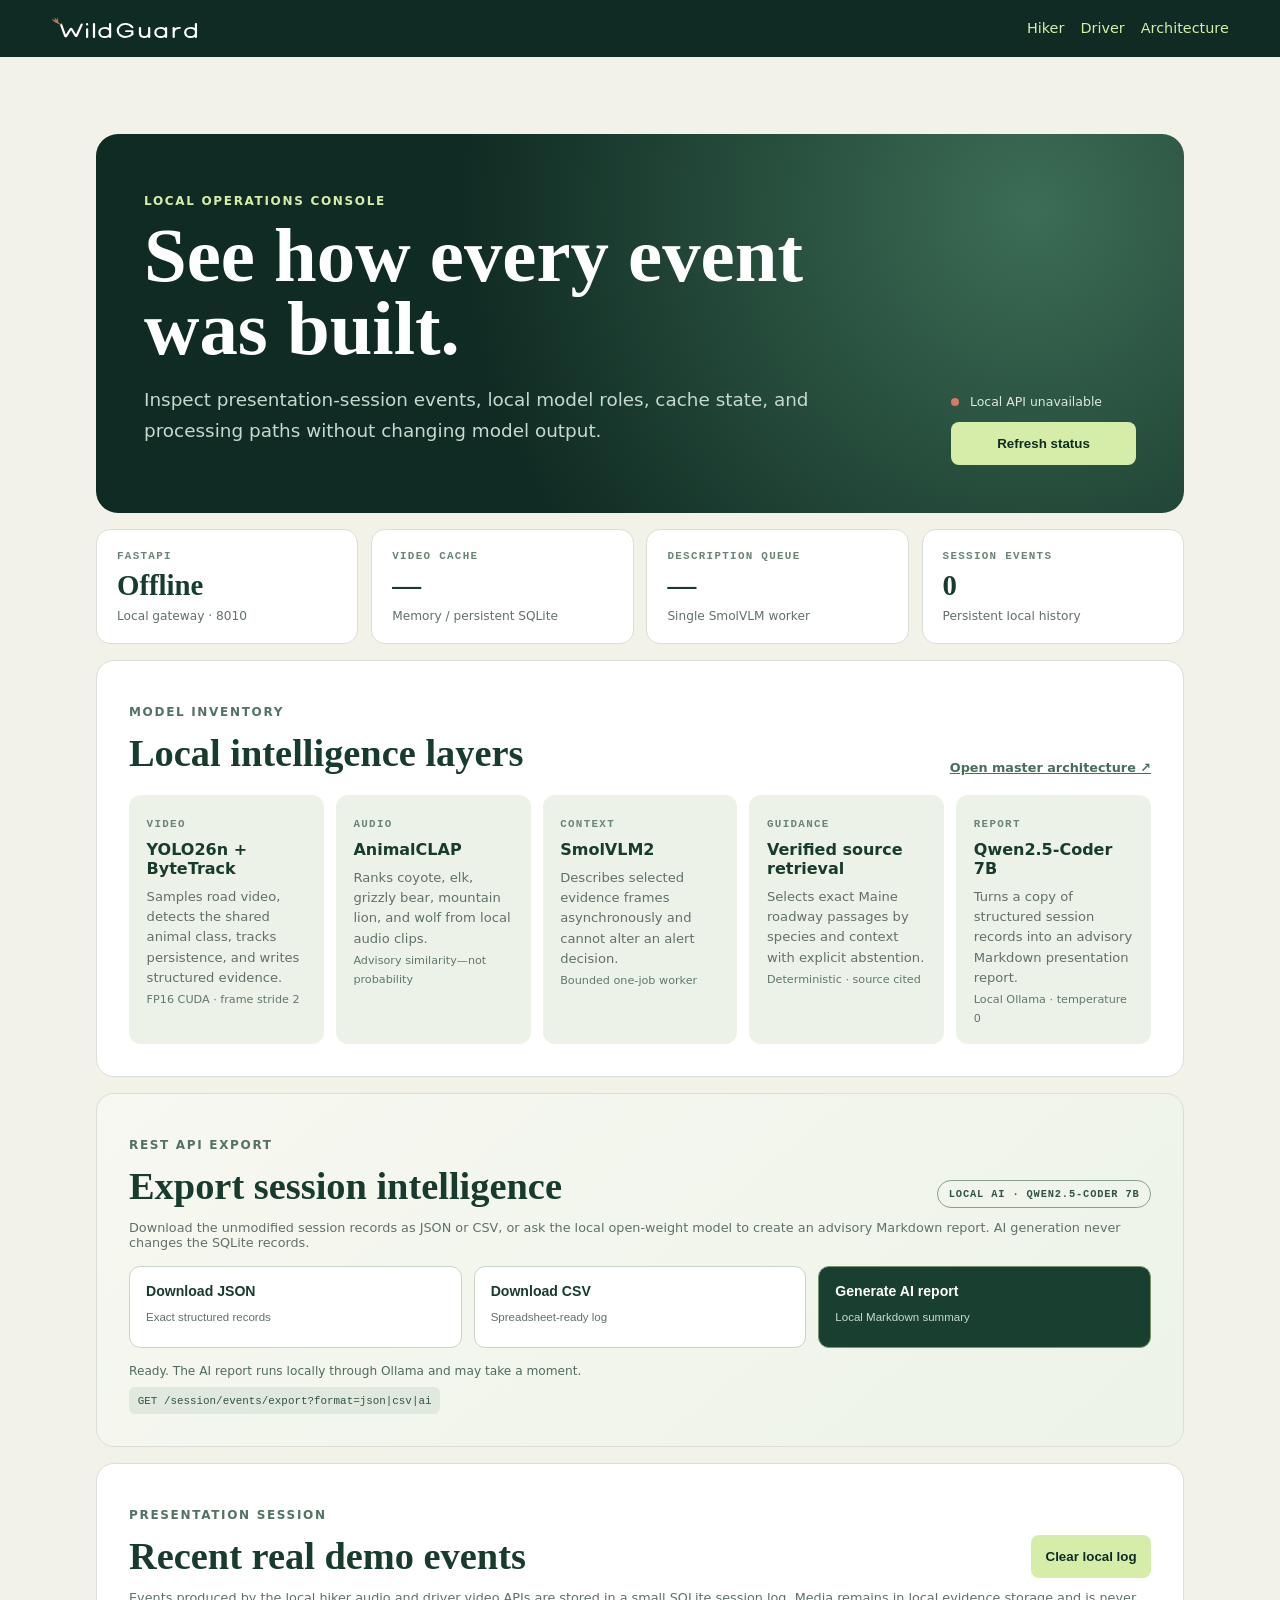
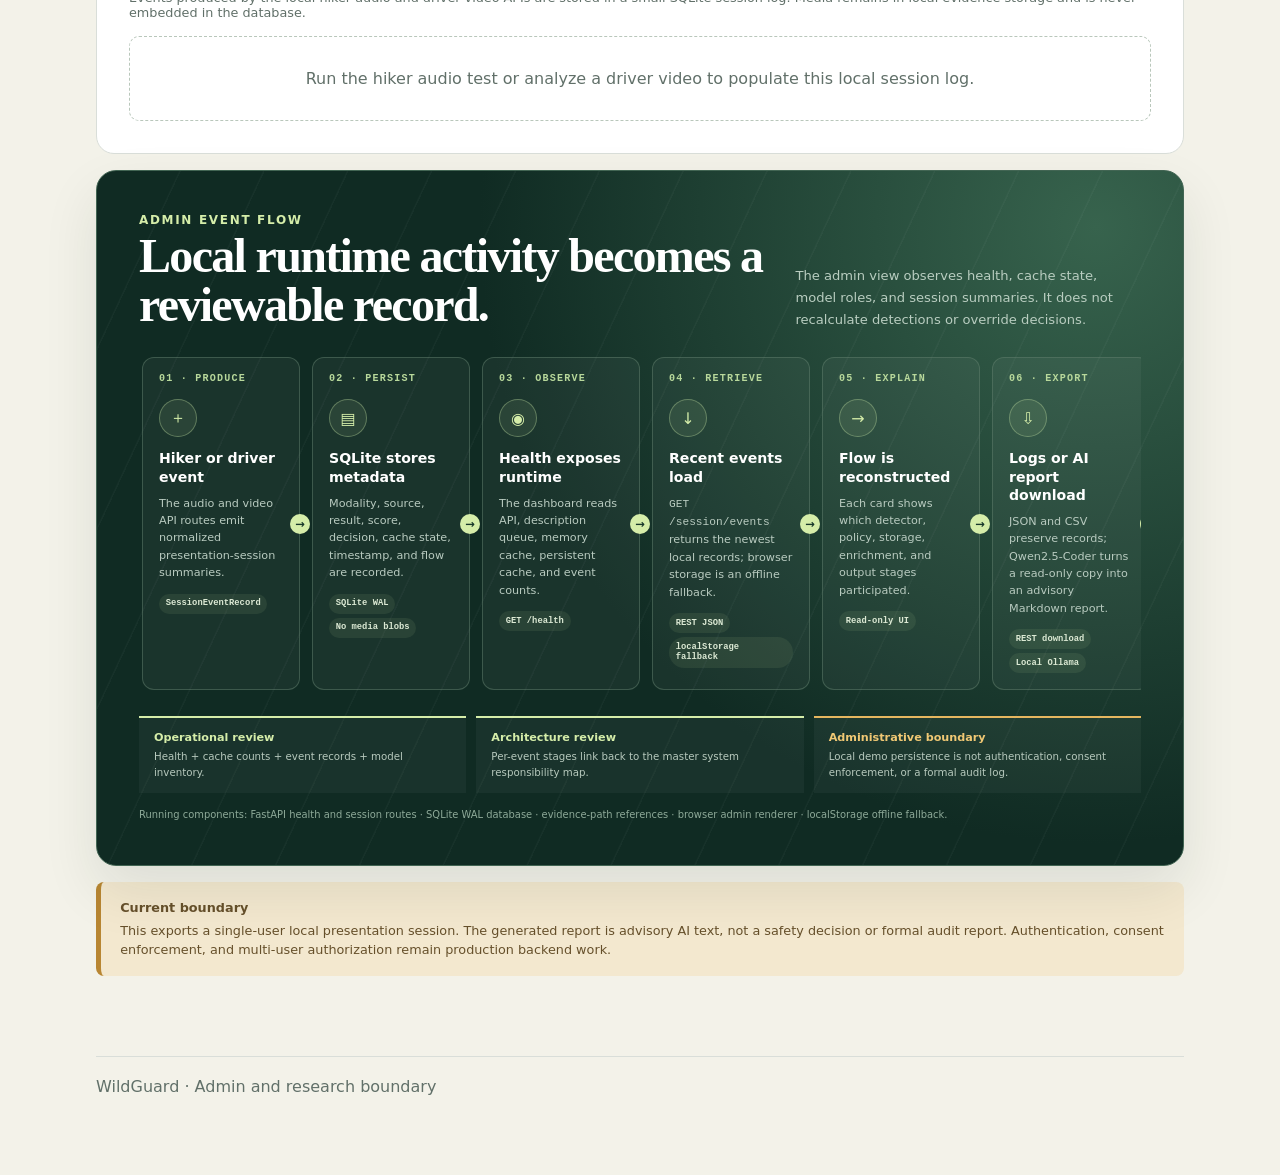
==== commit 63fa926b: "annotations" ====
--- a/apps/admin-dashboard/index.html
+++ b/apps/admin-dashboard/index.html
@@ -35,7 +35,20 @@
         <article><span class="model-modality">AUDIO</span><h3>AnimalCLAP</h3><p>Ranks coyote, elk, grizzly bear, mountain lion, and wolf from local audio clips.</p><small>Advisory similarity—not probability</small></article>
         <article><span class="model-modality">CONTEXT</span><h3>SmolVLM2</h3><p>Describes selected evidence frames asynchronously and cannot alter an alert decision.</p><small>Bounded one-job worker</small></article>
         <article><span class="model-modality">GUIDANCE</span><h3>Verified source retrieval</h3><p>Selects exact Maine roadway passages by species and context with explicit abstention.</p><small>Deterministic · source cited</small></article>
+        <article><span class="model-modality">REPORT</span><h3>Qwen2.5-Coder 7B</h3><p>Turns a copy of structured session records into an advisory Markdown presentation report.</p><small>Local Ollama · temperature 0</small></article>
       </div>
+    </section>
+
+    <section class="admin-section export-section" aria-labelledby="export-title">
+      <div class="admin-section-heading"><div><p class="eyebrow">REST API export</p><h2 id="export-title">Export session intelligence</h2></div><span class="local-model-chip">LOCAL AI · QWEN2.5-CODER 7B</span></div>
+      <p class="admin-disclosure">Download the unmodified session records as JSON or CSV, or ask the local open-weight model to create an advisory Markdown report. AI generation never changes the SQLite records.</p>
+      <div class="export-actions">
+        <button class="export-button" type="button" data-export-format="json"><strong>Download JSON</strong><span>Exact structured records</span></button>
+        <button class="export-button" type="button" data-export-format="csv"><strong>Download CSV</strong><span>Spreadsheet-ready log</span></button>
+        <button class="export-button export-ai" id="export-ai" type="button" data-export-format="ai"><strong>Generate AI report</strong><span>Local Markdown summary</span></button>
+      </div>
+      <p class="export-status" id="export-status" aria-live="polite">Ready. The AI report runs locally through Ollama and may take a moment.</p>
+      <code class="export-endpoint">GET /session/events/export?format=json|csv|ai</code>
     </section>
 
     <section class="admin-section" aria-labelledby="events-title">
@@ -52,13 +65,14 @@
         <article class="mode-flow-step"><small>03 · OBSERVE</small><span class="mode-flow-icon" aria-hidden="true">◉</span><strong>Health exposes runtime</strong><p>The dashboard reads API, description queue, memory cache, persistent cache, and event counts.</p><div class="mode-flow-tags"><span>GET /health</span></div></article>
         <article class="mode-flow-step"><small>04 · RETRIEVE</small><span class="mode-flow-icon" aria-hidden="true">↓</span><strong>Recent events load</strong><p><code>GET /session/events</code> returns the newest local records; browser storage is an offline fallback.</p><div class="mode-flow-tags"><span>REST JSON</span><span>localStorage fallback</span></div></article>
         <article class="mode-flow-step"><small>05 · EXPLAIN</small><span class="mode-flow-icon" aria-hidden="true">→</span><strong>Flow is reconstructed</strong><p>Each card shows which detector, policy, storage, enrichment, and output stages participated.</p><div class="mode-flow-tags"><span>Read-only UI</span></div></article>
-        <article class="mode-flow-step"><small>06 · MAINTAIN</small><span class="mode-flow-icon" aria-hidden="true">×</span><strong>Session log can clear</strong><p><code>DELETE /session/events</code> removes summaries without deleting inference cache or evidence files.</p><div class="mode-flow-tags"><span>Cache preserved</span></div></article>
+        <article class="mode-flow-step"><small>06 · EXPORT</small><span class="mode-flow-icon" aria-hidden="true">⇩</span><strong>Logs or AI report download</strong><p>JSON and CSV preserve records; Qwen2.5-Coder turns a read-only copy into an advisory Markdown report.</p><div class="mode-flow-tags"><span>REST download</span><span>Local Ollama</span></div></article>
+        <article class="mode-flow-step"><small>07 · MAINTAIN</small><span class="mode-flow-icon" aria-hidden="true">×</span><strong>Session log can clear</strong><p><code>DELETE /session/events</code> removes summaries without deleting inference cache or evidence files.</p><div class="mode-flow-tags"><span>Cache preserved</span></div></article>
       </div>
       <div class="mode-flow-branches"><article><strong>Operational review</strong><span>Health + cache counts + event records + model inventory.</span></article><article><strong>Architecture review</strong><span>Per-event stages link back to the master system responsibility map.</span></article><article class="mode-flow-caution"><strong>Administrative boundary</strong><span>Local demo persistence is not authentication, consent enforcement, or a formal audit log.</span></article></div>
       <p class="mode-flow-caption">Running components: FastAPI health and session routes · SQLite WAL database · evidence-path references · browser admin renderer · localStorage offline fallback.</p>
     </section>
 
-    <aside class="admin-boundary"><strong>Current boundary</strong> SQLite provides local demo persistence only. Authentication, consent enforcement, multi-user authorization, research exports, and formal audit logging remain production backend work.</aside>
+    <aside class="admin-boundary"><strong>Current boundary</strong> This exports a single-user local presentation session. The generated report is advisory AI text, not a safety decision or formal audit report. Authentication, consent enforcement, and multi-user authorization remain production backend work.</aside>
     <footer class="client-footer">WildGuard · Admin and research boundary</footer>
   </main>
 </div></body>
--- a/apps/admin-dashboard/admin.css
+++ b/apps/admin-dashboard/admin.css
@@ -5,9 +5,10 @@
 .runtime-status{font-size:.78rem;color:#dce8df}.runtime-status i{display:inline-block;width:8px;height:8px;margin-right:7px;border-radius:50%;background:#e0b95d}.runtime-status.online i{background:#aee47d;box-shadow:0 0 0 5px #aee47d1f}.runtime-status.offline i{background:#dc7866}
 .admin-stats{display:grid;grid-template-columns:repeat(4,minmax(0,1fr));gap:.8rem}.admin-stats article{display:grid;gap:.45rem;padding:1.25rem;border:1px solid #d9ded9;border-radius:14px;background:white}.admin-stats small,.model-modality{font:800 .68rem ui-monospace,monospace;letter-spacing:.12em;color:#6a8475}.admin-stats strong{font:600 1.8rem Georgia,serif;color:var(--forest)}.admin-stats span{font-size:.76rem;color:var(--muted)}
 .admin-section{padding:clamp(1.3rem,3vw,2rem);border:1px solid #d9ded9;border-radius:18px;background:white}.admin-section-heading{display:flex;align-items:flex-end;justify-content:space-between;gap:1rem;margin-bottom:1.2rem}.admin-section-heading h2,.architecture-summary h2{margin:.35rem 0 0;color:var(--forest);font:600 clamp(1.65rem,3vw,2.4rem) Georgia,serif}.admin-section-heading a{font-size:.8rem;font-weight:800;color:#496d5b}
-.model-grid{display:grid;grid-template-columns:repeat(4,minmax(0,1fr));gap:.75rem}.model-grid article{padding:1.1rem;border-radius:12px;background:#edf2e9}.model-grid h3{margin:.55rem 0;font-size:1rem;color:var(--forest)}.model-grid p{min-height:80px;margin:0;color:var(--muted);font-size:.82rem;line-height:1.55}.model-grid small{color:#5f7869;font-size:.7rem}
+.model-grid{display:grid;grid-template-columns:repeat(auto-fit,minmax(190px,1fr));gap:.75rem}.model-grid article{padding:1.1rem;border-radius:12px;background:#edf2e9}.model-grid h3{margin:.55rem 0;font-size:1rem;color:var(--forest)}.model-grid p{min-height:80px;margin:0;color:var(--muted);font-size:.82rem;line-height:1.55}.model-grid small{color:#5f7869;font-size:.7rem}
 .admin-disclosure{margin:-.45rem 0 1rem;color:var(--muted);font-size:.8rem}.admin-events{display:grid;gap:.75rem}.admin-event{display:grid;grid-template-columns:minmax(0,1fr) auto;gap:.8rem;padding:1rem;border:1px solid #dfe5de;border-radius:12px}.admin-event h3{margin:0 0 .3rem;font-size:1rem}.admin-event p{margin:.2rem 0;color:var(--muted);font-size:.78rem}.event-badge{align-self:start;padding:.35rem .55rem;border-radius:99px;background:#dcebc7;color:#294735;font-size:.68rem;font-weight:800}.admin-event-flow{grid-column:1/-1;display:flex;align-items:center;gap:.35rem;overflow-x:auto;padding-top:.7rem;border-top:1px solid #e5e9e3}.admin-event-flow span{min-width:96px;padding:.55rem;border-radius:7px;background:#edf2e9;color:#315442;font-size:.7rem;font-weight:750;text-align:center}.admin-event-flow i{color:#789080;font-style:normal}.admin-empty{padding:2rem;border:1px dashed #b9c7bb;border-radius:10px;color:var(--muted);text-align:center}
+.export-section{background:linear-gradient(140deg,#f7f8f1,#edf3e8)}.local-model-chip{padding:.45rem .65rem;border:1px solid #8aa08d;border-radius:99px;color:#315442;font:800 .65rem ui-monospace,monospace;letter-spacing:.08em}.export-actions{display:grid;grid-template-columns:repeat(3,minmax(0,1fr));gap:.75rem}.export-button{display:grid;gap:.25rem;min-height:82px;padding:1rem;border:1px solid #c9d4ca;border-radius:11px;background:white;color:var(--forest);text-align:left;cursor:pointer}.export-button:hover{border-color:#6f8c78;transform:translateY(-1px)}.export-button:disabled{cursor:wait;opacity:.65;transform:none}.export-button strong{font-size:.88rem}.export-button span{color:var(--muted);font-size:.72rem}.export-ai{border-color:#789465;background:#193f30;color:white}.export-ai span{color:#c9dacd}.export-status{min-height:1.2em;margin:1rem 0 .55rem;color:#506b5b;font-size:.76rem}.export-endpoint{display:inline-block;padding:.45rem .55rem;border-radius:6px;background:#e1e9df;color:#315442;font-size:.68rem}
 .architecture-summary{color:white;background:linear-gradient(135deg,#14382a,#102b23);border-color:#365d49}.architecture-summary .eyebrow{color:var(--leaf)}.architecture-summary h2{color:white;max-width:760px}.master-flow{display:flex;align-items:stretch;gap:.35rem;margin-top:1.5rem;overflow-x:auto}.master-flow span{display:grid;min-width:125px;padding:.8rem;border:1px solid #5d7b6b;border-radius:9px;background:#ffffff0b;font-size:.75rem;font-weight:750}.master-flow small{margin-bottom:.35rem;color:var(--leaf);font:800 .65rem ui-monospace,monospace}.master-flow i{align-self:center;color:#a6bdad;font-style:normal}.parallel-note{display:flex;align-items:center;gap:.55rem;flex-wrap:wrap;margin-top:1.2rem;padding-top:1rem;border-top:1px solid #ffffff1f}.parallel-note strong{margin-right:.4rem;font-size:.78rem}.parallel-note span{padding:.4rem .55rem;border-radius:99px;background:#d5eda91c;color:#dce9d5;font-size:.7rem}
 .admin-boundary{padding:1rem 1.2rem;border-left:5px solid #b88632;border-radius:8px;background:#f3e8cf;color:#66502b;font-size:.8rem;line-height:1.55}.admin-boundary strong{display:block;margin-bottom:.2rem}
 @media(max-width:900px){.admin-stats,.model-grid{grid-template-columns:repeat(2,minmax(0,1fr))}.admin-hero{align-items:flex-start;flex-direction:column}.admin-hero-actions{width:100%}}
-@media(max-width:560px){.admin-stats,.model-grid{grid-template-columns:1fr}.admin-section-heading{align-items:flex-start;flex-direction:column}.model-grid p{min-height:0}.admin-event{grid-template-columns:1fr}.event-badge{justify-self:start}}
+@media(max-width:560px){.admin-stats,.model-grid,.export-actions{grid-template-columns:1fr}.admin-section-heading{align-items:flex-start;flex-direction:column}.model-grid p{min-height:0}.admin-event{grid-template-columns:1fr}.event-badge{justify-self:start}}
